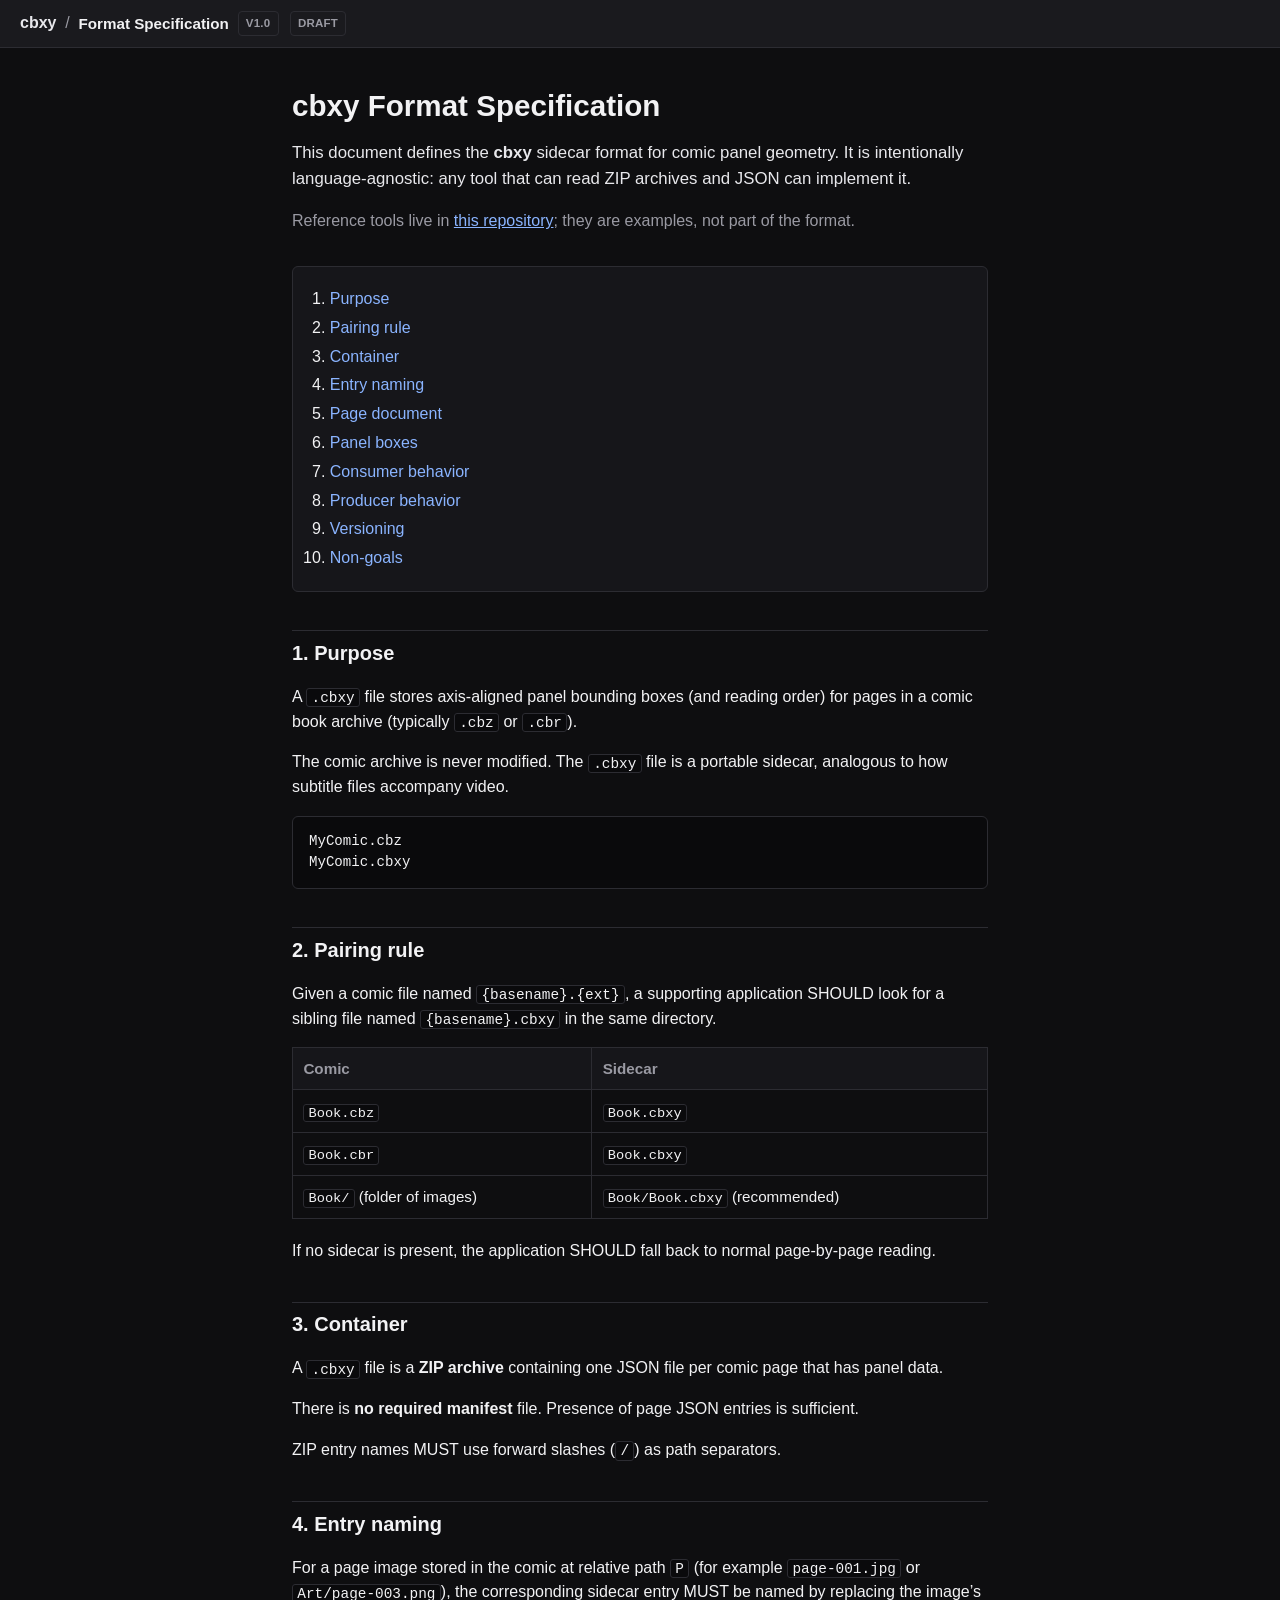
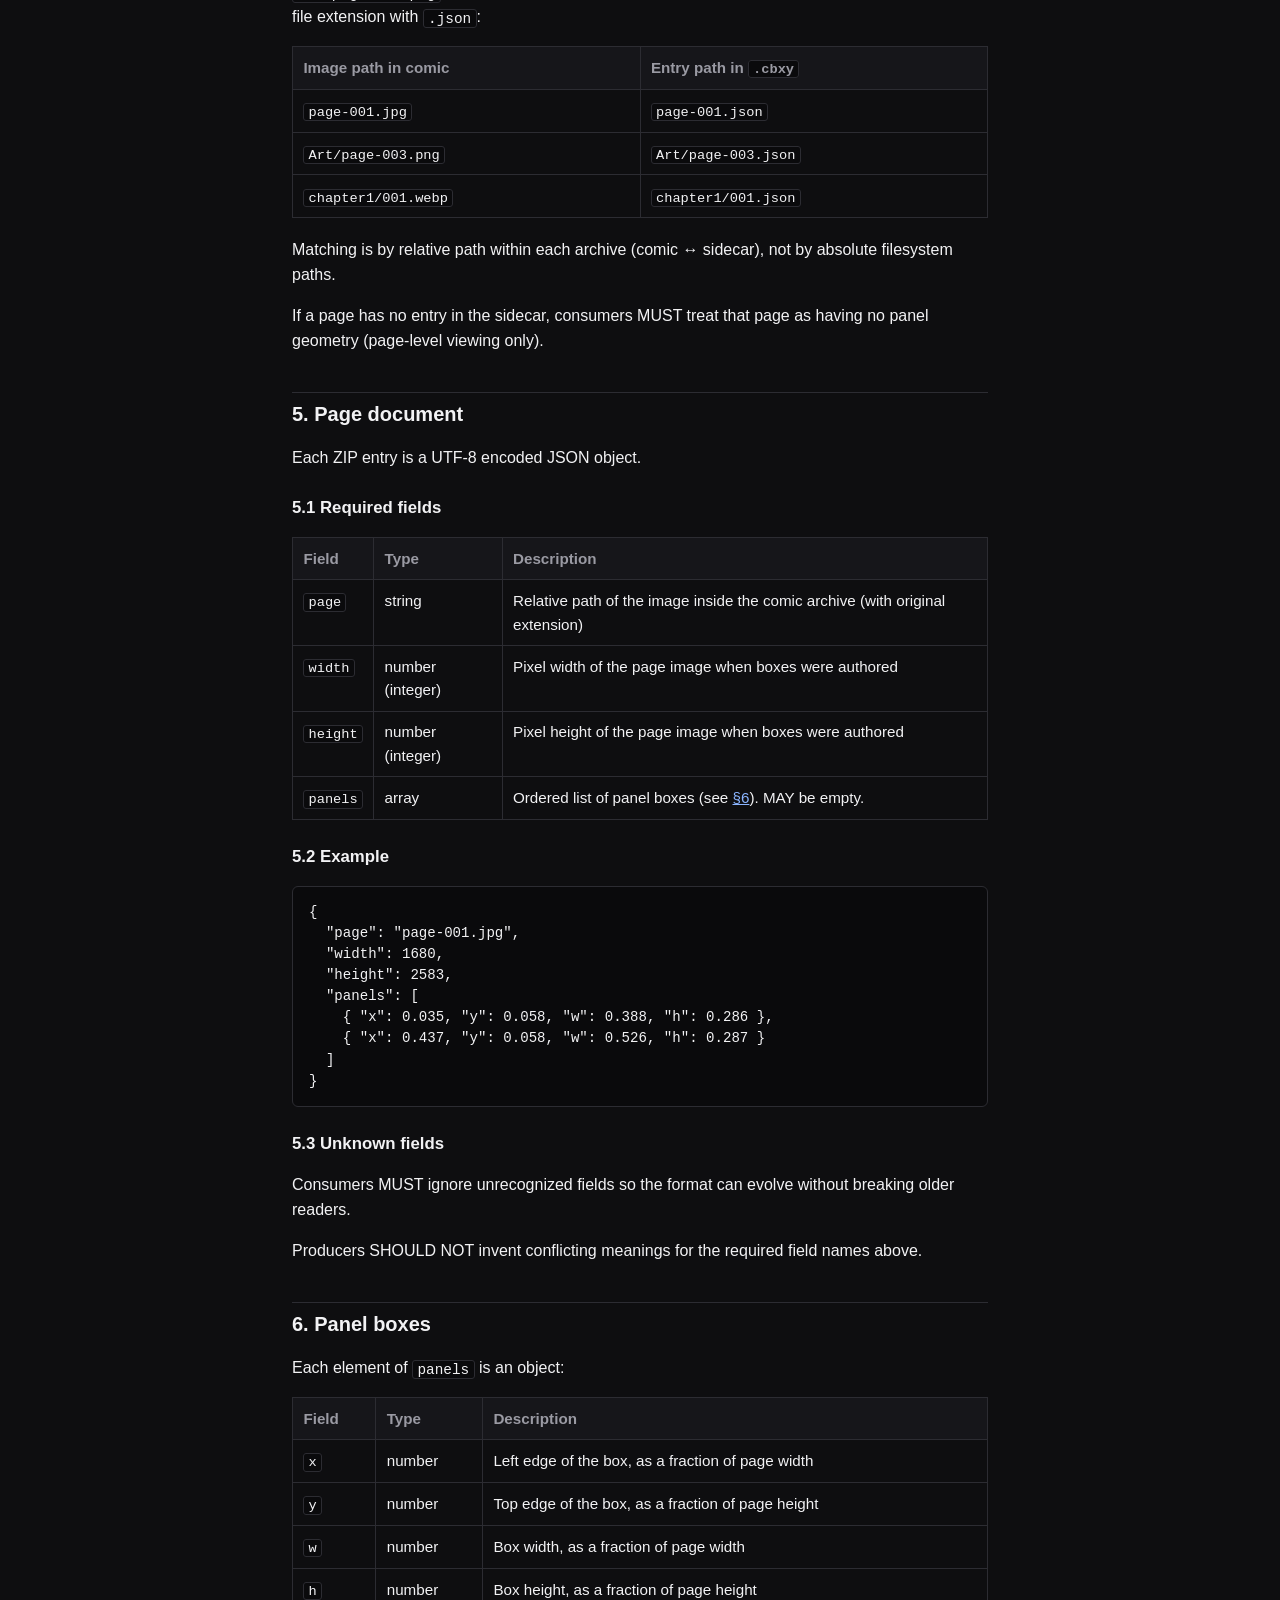
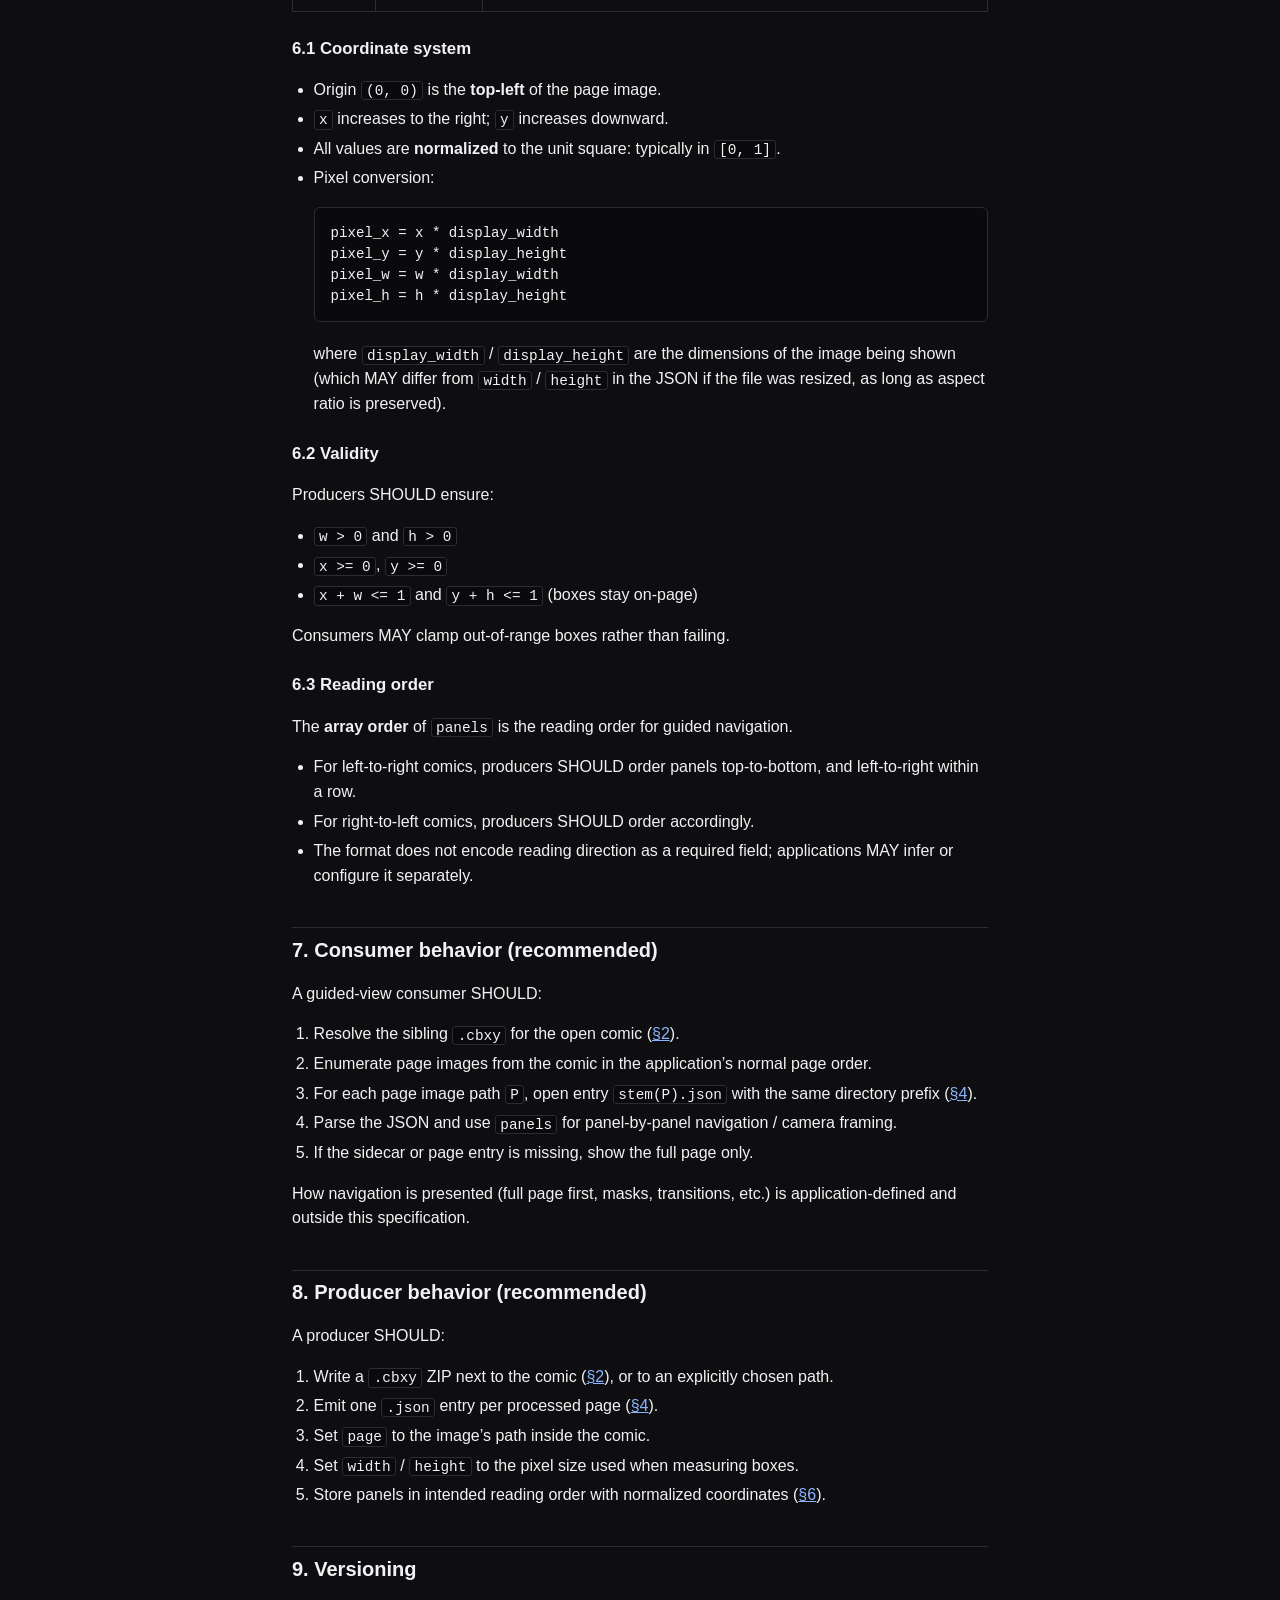
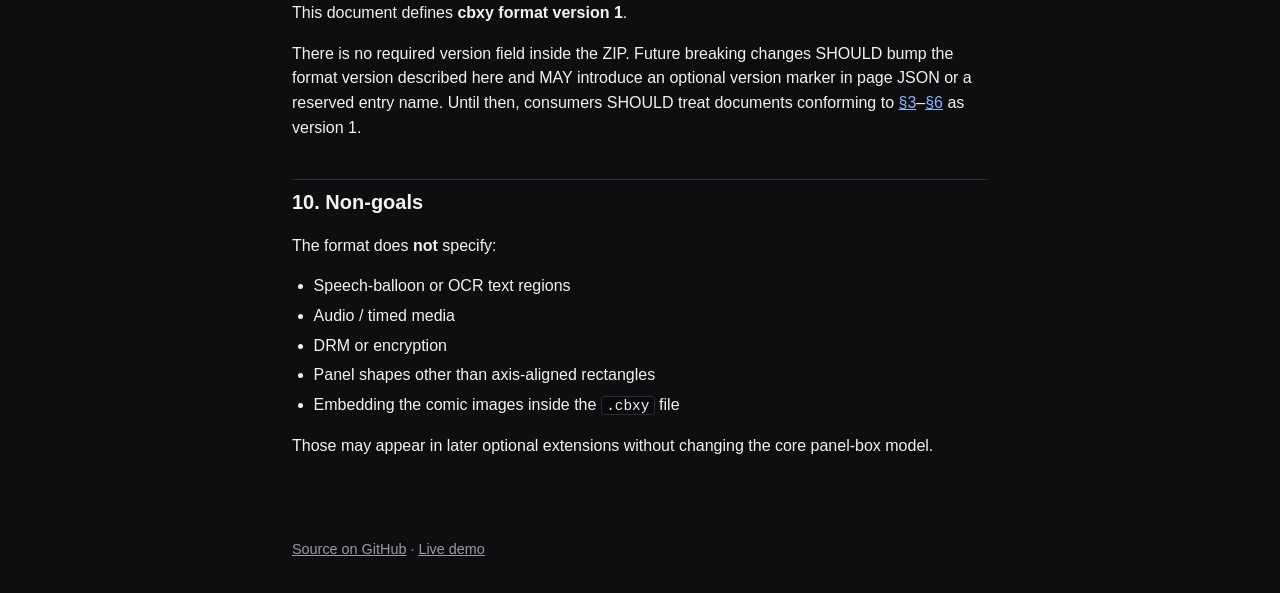
==== spec/v1.0/index.html @ 3ae3bada "Added spec" ====
<!DOCTYPE html>
<html lang="en">
<head>
  <meta charset="utf-8" />
  <meta name="viewport" content="width=device-width, initial-scale=1" />
  <title>cbxy Format Specification · v1.0</title>
  <link rel="stylesheet" href="style.css" />
</head>
<body>
  <header class="bar">
    <a class="brand" href="https://github.com/ngafar/cbxy">cbxy</a>
    <span class="sep">/</span>
    <span class="doc-title">Format Specification</span>
    <span class="badge">v1.0</span>
    <span class="badge draft">draft</span>
  </header>

  <main class="doc">
    <h1>cbxy Format Specification</h1>
    <p class="lede">
      This document defines the <strong>cbxy</strong> sidecar format for comic panel geometry.
      It is intentionally language-agnostic: any tool that can read ZIP archives and JSON can implement it.
    </p>
    <p class="note">
      Reference tools live in
      <a href="https://github.com/ngafar/cbxy">this repository</a>;
      they are examples, not part of the format.
    </p>

    <nav class="toc" aria-label="Table of contents">
      <ol>
        <li><a href="#purpose">Purpose</a></li>
        <li><a href="#pairing">Pairing rule</a></li>
        <li><a href="#container">Container</a></li>
        <li><a href="#entry-naming">Entry naming</a></li>
        <li><a href="#page-document">Page document</a></li>
        <li><a href="#panel-boxes">Panel boxes</a></li>
        <li><a href="#consumer">Consumer behavior</a></li>
        <li><a href="#producer">Producer behavior</a></li>
        <li><a href="#versioning">Versioning</a></li>
        <li><a href="#non-goals">Non-goals</a></li>
      </ol>
    </nav>

    <section id="purpose">
      <h2>1. Purpose</h2>
      <p>
        A <code>.cbxy</code> file stores axis-aligned panel bounding boxes (and reading order)
        for pages in a comic book archive (typically <code>.cbz</code> or <code>.cbr</code>).
      </p>
      <p>
        The comic archive is never modified. The <code>.cbxy</code> file is a portable sidecar,
        analogous to how subtitle files accompany video.
      </p>
      <pre><code>MyComic.cbz
MyComic.cbxy</code></pre>
    </section>

    <section id="pairing">
      <h2>2. Pairing rule</h2>
      <p>
        Given a comic file named <code>{basename}.{ext}</code>, a supporting application
        SHOULD look for a sibling file named <code>{basename}.cbxy</code> in the same directory.
      </p>
      <table>
        <thead>
          <tr><th>Comic</th><th>Sidecar</th></tr>
        </thead>
        <tbody>
          <tr><td><code>Book.cbz</code></td><td><code>Book.cbxy</code></td></tr>
          <tr><td><code>Book.cbr</code></td><td><code>Book.cbxy</code></td></tr>
          <tr><td><code>Book/</code> (folder of images)</td><td><code>Book/Book.cbxy</code> (recommended)</td></tr>
        </tbody>
      </table>
      <p>
        If no sidecar is present, the application SHOULD fall back to normal page-by-page reading.
      </p>
    </section>

    <section id="container">
      <h2>3. Container</h2>
      <p>
        A <code>.cbxy</code> file is a <strong>ZIP archive</strong> containing one JSON file
        per comic page that has panel data.
      </p>
      <p>
        There is <strong>no required manifest</strong> file. Presence of page JSON entries is sufficient.
      </p>
      <p>
        ZIP entry names MUST use forward slashes (<code>/</code>) as path separators.
      </p>
    </section>

    <section id="entry-naming">
      <h2>4. Entry naming</h2>
      <p>
        For a page image stored in the comic at relative path <code>P</code>
        (for example <code>page-001.jpg</code> or <code>Art/page-003.png</code>),
        the corresponding sidecar entry MUST be named by replacing the image’s file extension with <code>.json</code>:
      </p>
      <table>
        <thead>
          <tr><th>Image path in comic</th><th>Entry path in <code>.cbxy</code></th></tr>
        </thead>
        <tbody>
          <tr><td><code>page-001.jpg</code></td><td><code>page-001.json</code></td></tr>
          <tr><td><code>Art/page-003.png</code></td><td><code>Art/page-003.json</code></td></tr>
          <tr><td><code>chapter1/001.webp</code></td><td><code>chapter1/001.json</code></td></tr>
        </tbody>
      </table>
      <p>
        Matching is by relative path within each archive (comic ↔ sidecar),
        not by absolute filesystem paths.
      </p>
      <p>
        If a page has no entry in the sidecar, consumers MUST treat that page as having
        no panel geometry (page-level viewing only).
      </p>
    </section>

    <section id="page-document">
      <h2>5. Page document</h2>
      <p>Each ZIP entry is a UTF-8 encoded JSON object.</p>

      <h3>5.1 Required fields</h3>
      <table>
        <thead>
          <tr><th>Field</th><th>Type</th><th>Description</th></tr>
        </thead>
        <tbody>
          <tr>
            <td><code>page</code></td>
            <td>string</td>
            <td>Relative path of the image inside the comic archive (with original extension)</td>
          </tr>
          <tr>
            <td><code>width</code></td>
            <td>number (integer)</td>
            <td>Pixel width of the page image when boxes were authored</td>
          </tr>
          <tr>
            <td><code>height</code></td>
            <td>number (integer)</td>
            <td>Pixel height of the page image when boxes were authored</td>
          </tr>
          <tr>
            <td><code>panels</code></td>
            <td>array</td>
            <td>Ordered list of panel boxes (see <a href="#panel-boxes">§6</a>). MAY be empty.</td>
          </tr>
        </tbody>
      </table>

      <h3>5.2 Example</h3>
      <pre><code>{
  "page": "page-001.jpg",
  "width": 1680,
  "height": 2583,
  "panels": [
    { "x": 0.035, "y": 0.058, "w": 0.388, "h": 0.286 },
    { "x": 0.437, "y": 0.058, "w": 0.526, "h": 0.287 }
  ]
}</code></pre>

      <h3>5.3 Unknown fields</h3>
      <p>
        Consumers MUST ignore unrecognized fields so the format can evolve without breaking older readers.
      </p>
      <p>
        Producers SHOULD NOT invent conflicting meanings for the required field names above.
      </p>
    </section>

    <section id="panel-boxes">
      <h2>6. Panel boxes</h2>
      <p>Each element of <code>panels</code> is an object:</p>
      <table>
        <thead>
          <tr><th>Field</th><th>Type</th><th>Description</th></tr>
        </thead>
        <tbody>
          <tr>
            <td><code>x</code></td>
            <td>number</td>
            <td>Left edge of the box, as a fraction of page width</td>
          </tr>
          <tr>
            <td><code>y</code></td>
            <td>number</td>
            <td>Top edge of the box, as a fraction of page height</td>
          </tr>
          <tr>
            <td><code>w</code></td>
            <td>number</td>
            <td>Box width, as a fraction of page width</td>
          </tr>
          <tr>
            <td><code>h</code></td>
            <td>number</td>
            <td>Box height, as a fraction of page height</td>
          </tr>
        </tbody>
      </table>

      <h3>6.1 Coordinate system</h3>
      <ul>
        <li>Origin <code>(0, 0)</code> is the <strong>top-left</strong> of the page image.</li>
        <li><code>x</code> increases to the right; <code>y</code> increases downward.</li>
        <li>All values are <strong>normalized</strong> to the unit square: typically in <code>[0, 1]</code>.</li>
        <li>
          Pixel conversion:
          <pre><code>pixel_x = x * display_width
pixel_y = y * display_height
pixel_w = w * display_width
pixel_h = h * display_height</code></pre>
          where <code>display_width</code> / <code>display_height</code> are the dimensions of the image
          being shown (which MAY differ from <code>width</code> / <code>height</code> in the JSON
          if the file was resized, as long as aspect ratio is preserved).
        </li>
      </ul>

      <h3>6.2 Validity</h3>
      <p>Producers SHOULD ensure:</p>
      <ul>
        <li><code>w &gt; 0</code> and <code>h &gt; 0</code></li>
        <li><code>x &gt;= 0</code>, <code>y &gt;= 0</code></li>
        <li><code>x + w &lt;= 1</code> and <code>y + h &lt;= 1</code> (boxes stay on-page)</li>
      </ul>
      <p>Consumers MAY clamp out-of-range boxes rather than failing.</p>

      <h3>6.3 Reading order</h3>
      <p>The <strong>array order</strong> of <code>panels</code> is the reading order for guided navigation.</p>
      <ul>
        <li>
          For left-to-right comics, producers SHOULD order panels top-to-bottom,
          and left-to-right within a row.
        </li>
        <li>For right-to-left comics, producers SHOULD order accordingly.</li>
        <li>
          The format does not encode reading direction as a required field;
          applications MAY infer or configure it separately.
        </li>
      </ul>
    </section>

    <section id="consumer">
      <h2>7. Consumer behavior (recommended)</h2>
      <p>A guided-view consumer SHOULD:</p>
      <ol>
        <li>Resolve the sibling <code>.cbxy</code> for the open comic (<a href="#pairing">§2</a>).</li>
        <li>Enumerate page images from the comic in the application’s normal page order.</li>
        <li>
          For each page image path <code>P</code>, open entry <code>stem(P).json</code>
          with the same directory prefix (<a href="#entry-naming">§4</a>).
        </li>
        <li>Parse the JSON and use <code>panels</code> for panel-by-panel navigation / camera framing.</li>
        <li>If the sidecar or page entry is missing, show the full page only.</li>
      </ol>
      <p>
        How navigation is presented (full page first, masks, transitions, etc.) is
        application-defined and outside this specification.
      </p>
    </section>

    <section id="producer">
      <h2>8. Producer behavior (recommended)</h2>
      <p>A producer SHOULD:</p>
      <ol>
        <li>Write a <code>.cbxy</code> ZIP next to the comic (<a href="#pairing">§2</a>), or to an explicitly chosen path.</li>
        <li>Emit one <code>.json</code> entry per processed page (<a href="#entry-naming">§4</a>).</li>
        <li>Set <code>page</code> to the image’s path inside the comic.</li>
        <li>Set <code>width</code> / <code>height</code> to the pixel size used when measuring boxes.</li>
        <li>Store panels in intended reading order with normalized coordinates (<a href="#panel-boxes">§6</a>).</li>
      </ol>
    </section>

    <section id="versioning">
      <h2>9. Versioning</h2>
      <p>This document defines <strong>cbxy format version 1</strong>.</p>
      <p>
        There is no required version field inside the ZIP. Future breaking changes SHOULD bump
        the format version described here and MAY introduce an optional version marker in page JSON
        or a reserved entry name. Until then, consumers SHOULD treat documents conforming to
        <a href="#container">§3</a>–<a href="#panel-boxes">§6</a> as version 1.
      </p>
    </section>

    <section id="non-goals">
      <h2>10. Non-goals</h2>
      <p>The format does <strong>not</strong> specify:</p>
      <ul>
        <li>Speech-balloon or OCR text regions</li>
        <li>Audio / timed media</li>
        <li>DRM or encryption</li>
        <li>Panel shapes other than axis-aligned rectangles</li>
        <li>Embedding the comic images inside the <code>.cbxy</code> file</li>
      </ul>
      <p>
        Those may appear in later optional extensions without changing the core panel-box model.
      </p>
    </section>
  </main>

  <footer class="foot">
    <a href="https://github.com/ngafar/cbxy/blob/main/SPEC.md">Source on GitHub</a>
    ·
    <a href="https://ngafar.github.io/cbxy/demo/">Live demo</a>
  </footer>
</body>
</html>
---- spec/v1.0/style.css ----
:root {
  --bg: #0e0e10;
  --bar: #1a1a1e;
  --surface: #16161a;
  --text: #f2f2f4;
  --muted: #9a9aa3;
  --accent: #e8e8ec;
  --border: #2c2c32;
  --link: #8ab4ff;
  --code-bg: #0a0a0c;
}

* {
  box-sizing: border-box;
}

html {
  scroll-behavior: smooth;
}

body {
  margin: 0;
  min-height: 100%;
  background: var(--bg);
  color: var(--text);
  font-family: "IBM Plex Sans", "Segoe UI", sans-serif;
  line-height: 1.55;
}

.bar {
  position: sticky;
  top: 0;
  z-index: 10;
  display: flex;
  align-items: center;
  gap: 0.55rem;
  height: 48px;
  padding: 0 1.25rem;
  background: var(--bar);
  border-bottom: 1px solid var(--border);
}

.brand {
  color: var(--accent);
  font-weight: 600;
  text-decoration: none;
}

.brand:hover {
  text-decoration: underline;
}

.sep {
  color: var(--muted);
}

.doc-title {
  font-size: 0.95rem;
  font-weight: 600;
}

.badge {
  font-size: 0.72rem;
  font-weight: 600;
  letter-spacing: 0.02em;
  text-transform: uppercase;
  padding: 0.15rem 0.45rem;
  border: 1px solid var(--border);
  border-radius: 4px;
  color: var(--muted);
}

.badge.draft {
  margin-left: 0.15rem;
}

.doc {
  max-width: 46rem;
  margin: 0 auto;
  padding: 2.5rem 1.25rem 4rem;
}

h1 {
  margin: 0 0 0.75rem;
  font-size: 1.85rem;
  line-height: 1.2;
  font-weight: 650;
}

h2 {
  margin: 2.4rem 0 0.85rem;
  padding-top: 0.4rem;
  font-size: 1.25rem;
  border-top: 1px solid var(--border);
}

h3 {
  margin: 1.5rem 0 0.6rem;
  font-size: 1.05rem;
}

.lede {
  font-size: 1.05rem;
  color: var(--accent);
}

.note,
p,
li {
  color: var(--text);
}

.note {
  color: var(--muted);
}

a {
  color: var(--link);
}

.toc {
  margin: 2rem 0;
  padding: 1rem 1.1rem;
  background: var(--surface);
  border: 1px solid var(--border);
  border-radius: 6px;
}

.toc ol {
  margin: 0;
  padding-left: 1.2rem;
}

.toc li {
  margin: 0.25rem 0;
}

.toc a {
  text-decoration: none;
}

.toc a:hover {
  text-decoration: underline;
}

table {
  width: 100%;
  border-collapse: collapse;
  margin: 1rem 0 1.25rem;
  font-size: 0.95rem;
}

th,
td {
  text-align: left;
  vertical-align: top;
  padding: 0.55rem 0.65rem;
  border: 1px solid var(--border);
}

th {
  background: var(--surface);
  color: var(--muted);
  font-weight: 600;
}

code {
  font-family: "IBM Plex Mono", "SFMono-Regular", Menlo, Consolas, monospace;
  font-size: 0.9em;
  background: var(--code-bg);
  border: 1px solid var(--border);
  border-radius: 3px;
  padding: 0.05em 0.3em;
}

pre {
  overflow-x: auto;
  margin: 1rem 0 1.25rem;
  padding: 0.9rem 1rem;
  background: var(--code-bg);
  border: 1px solid var(--border);
  border-radius: 6px;
}

pre code {
  background: none;
  border: none;
  padding: 0;
  font-size: 0.88rem;
  line-height: 1.45;
}

ul,
ol {
  padding-left: 1.35rem;
}

li + li {
  margin-top: 0.3rem;
}

.foot {
  max-width: 46rem;
  margin: 0 auto;
  padding: 0 1.25rem 2.5rem;
  color: var(--muted);
  font-size: 0.9rem;
}

.foot a {
  color: var(--muted);
}

.foot a:hover {
  color: var(--link);
}

@media (max-width: 640px) {
  .doc-title {
    display: none;
  }

  h1 {
    font-size: 1.5rem;
  }
}
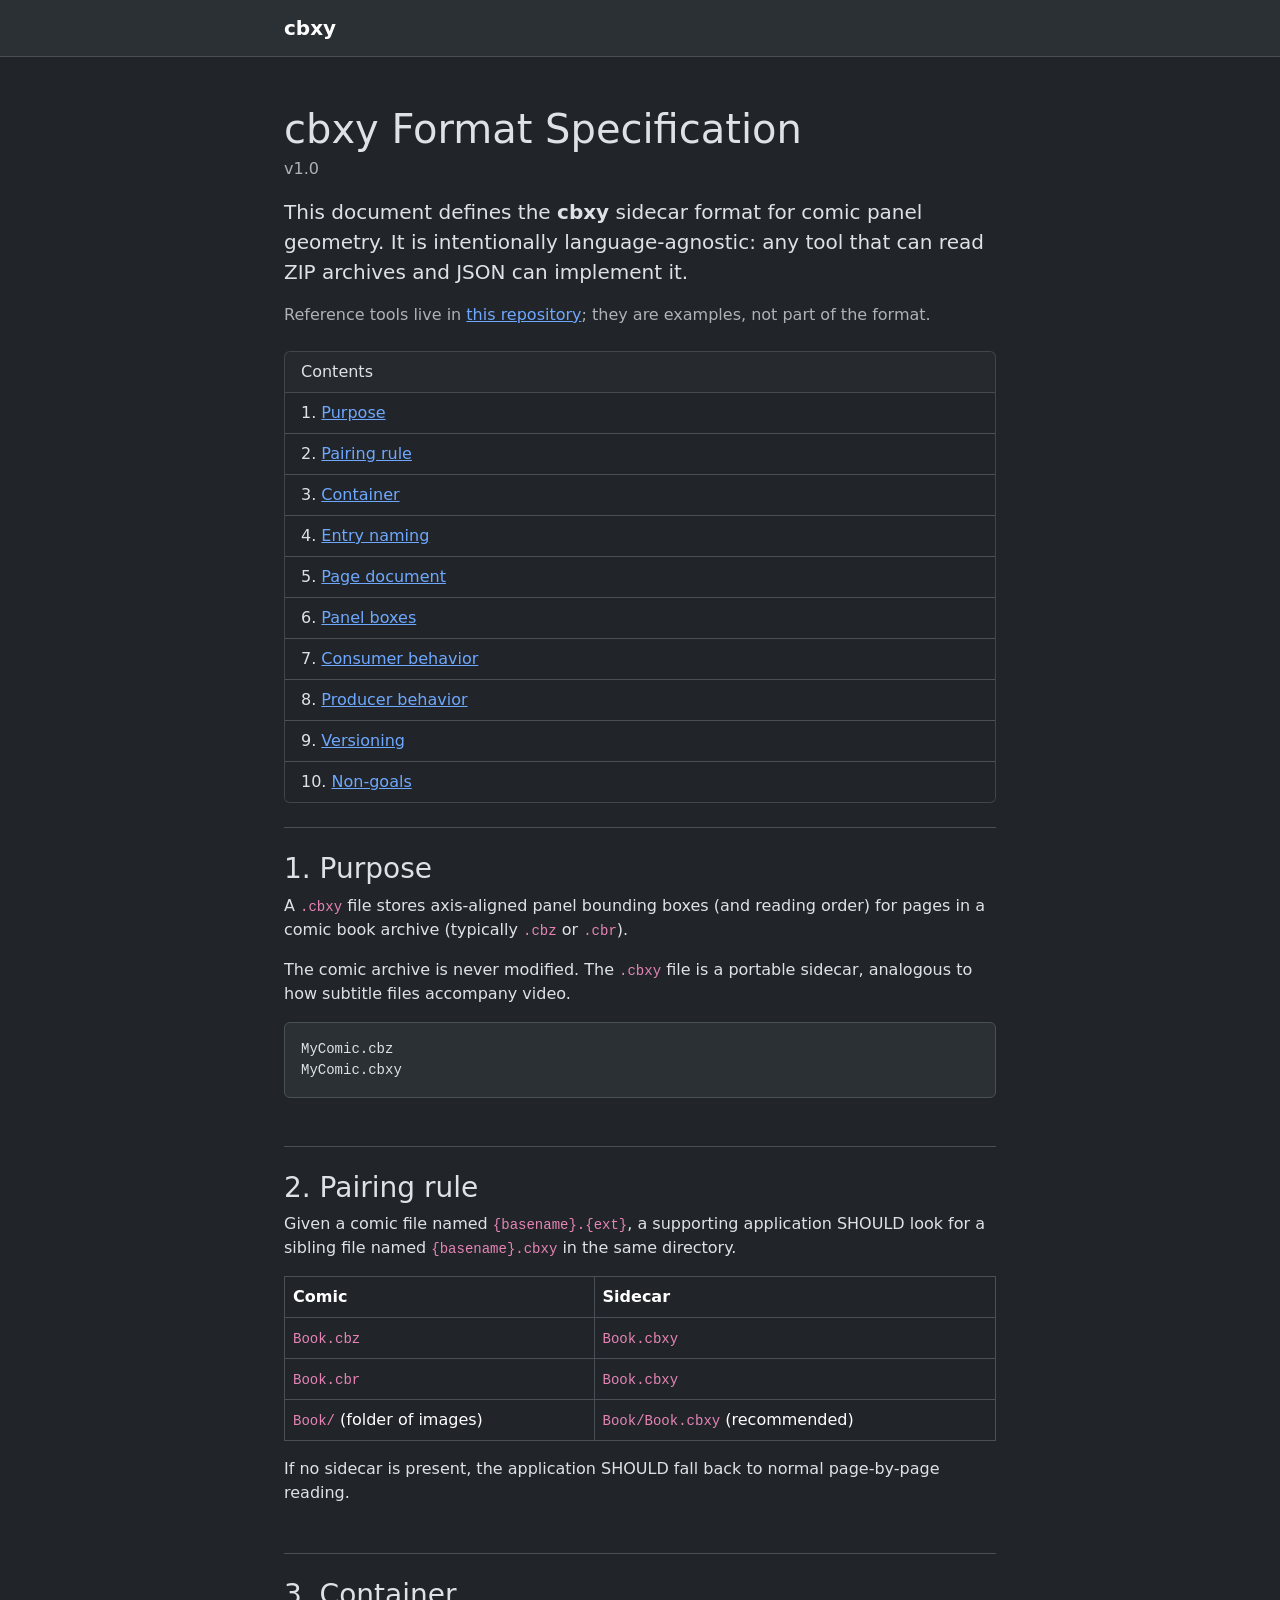
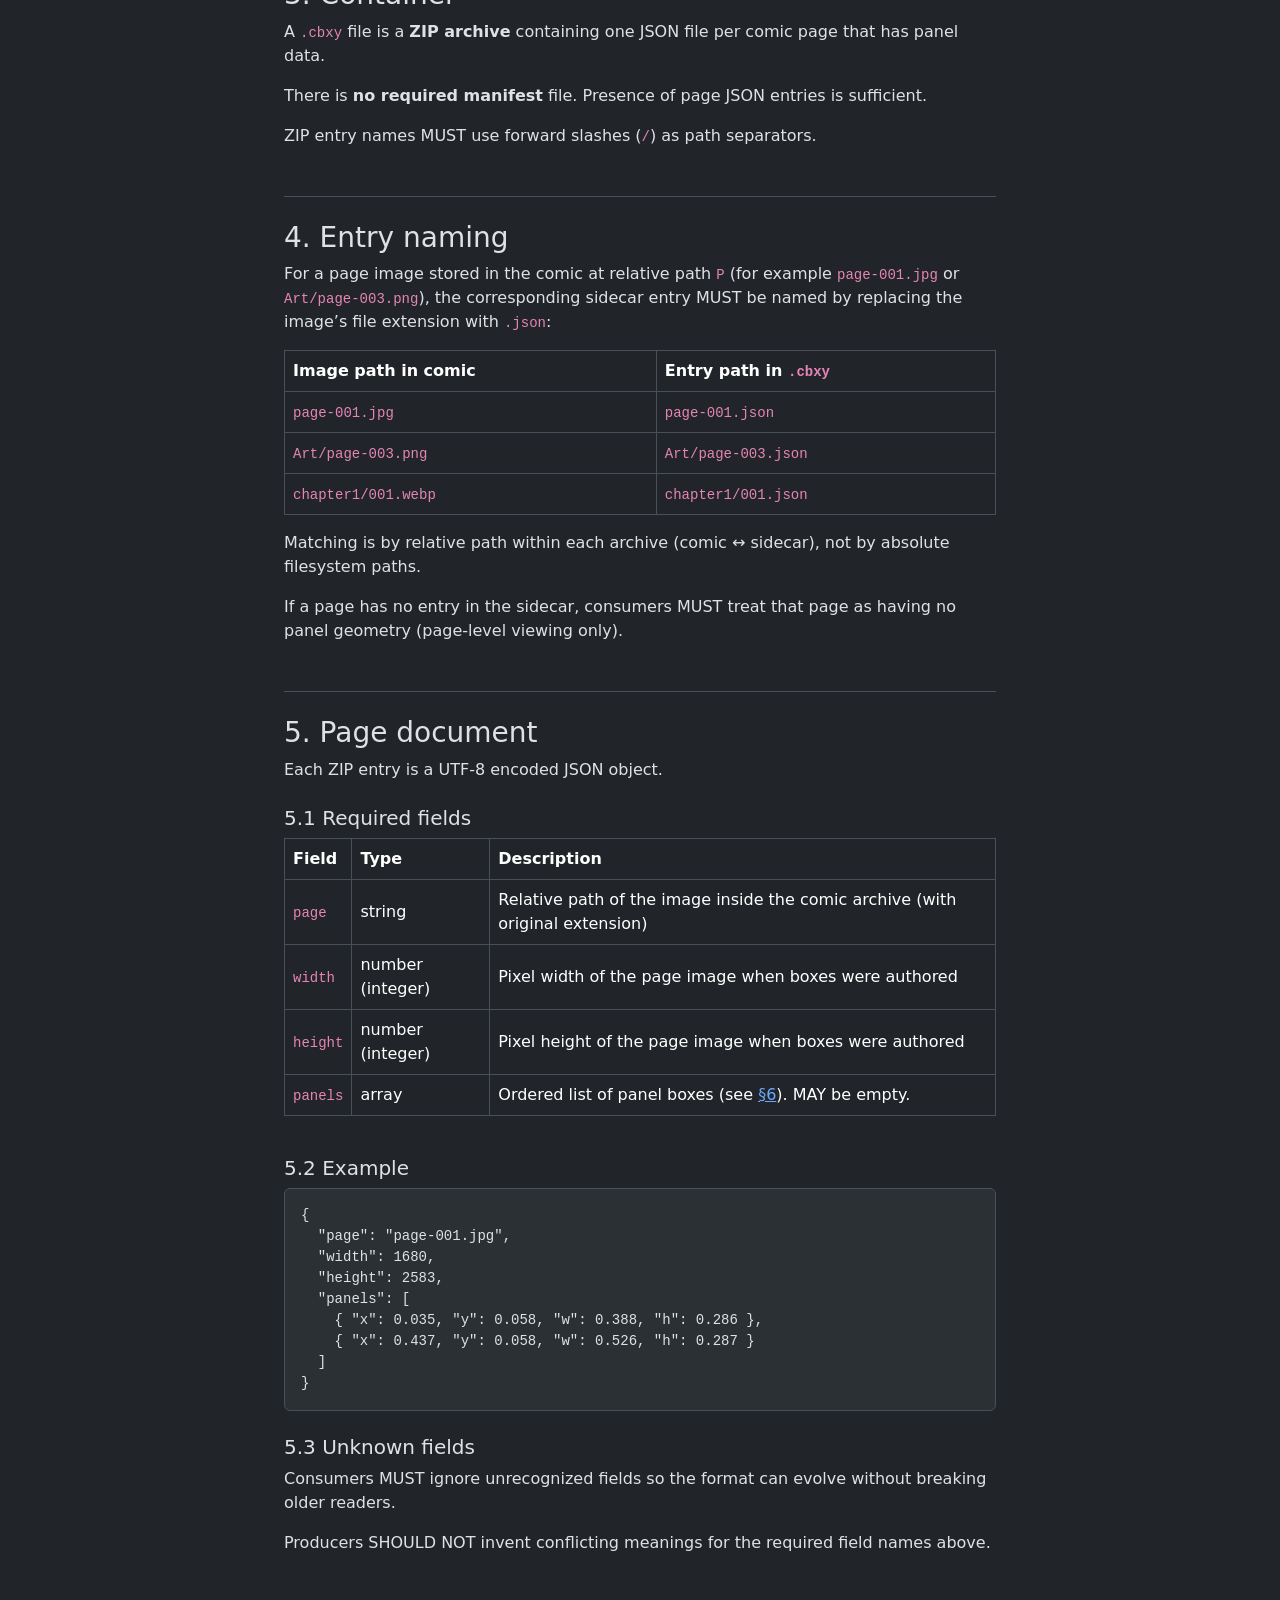
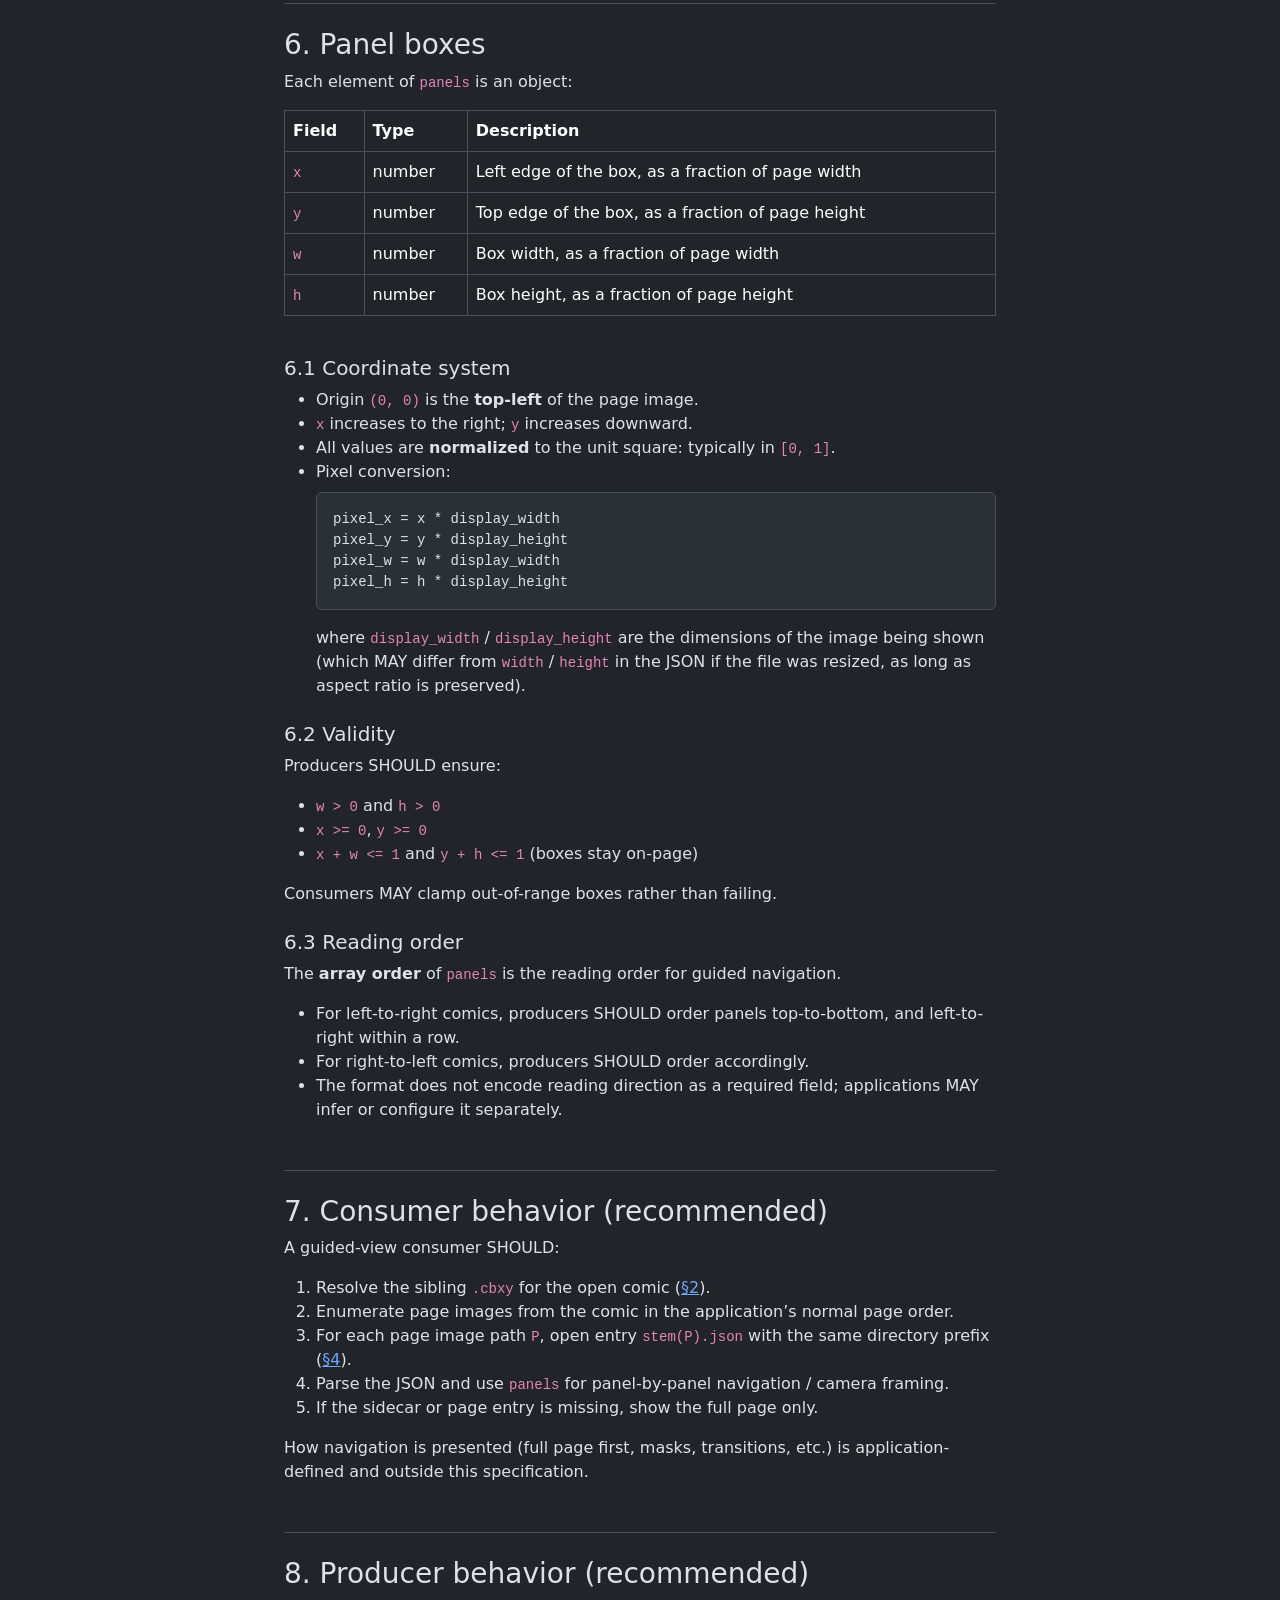
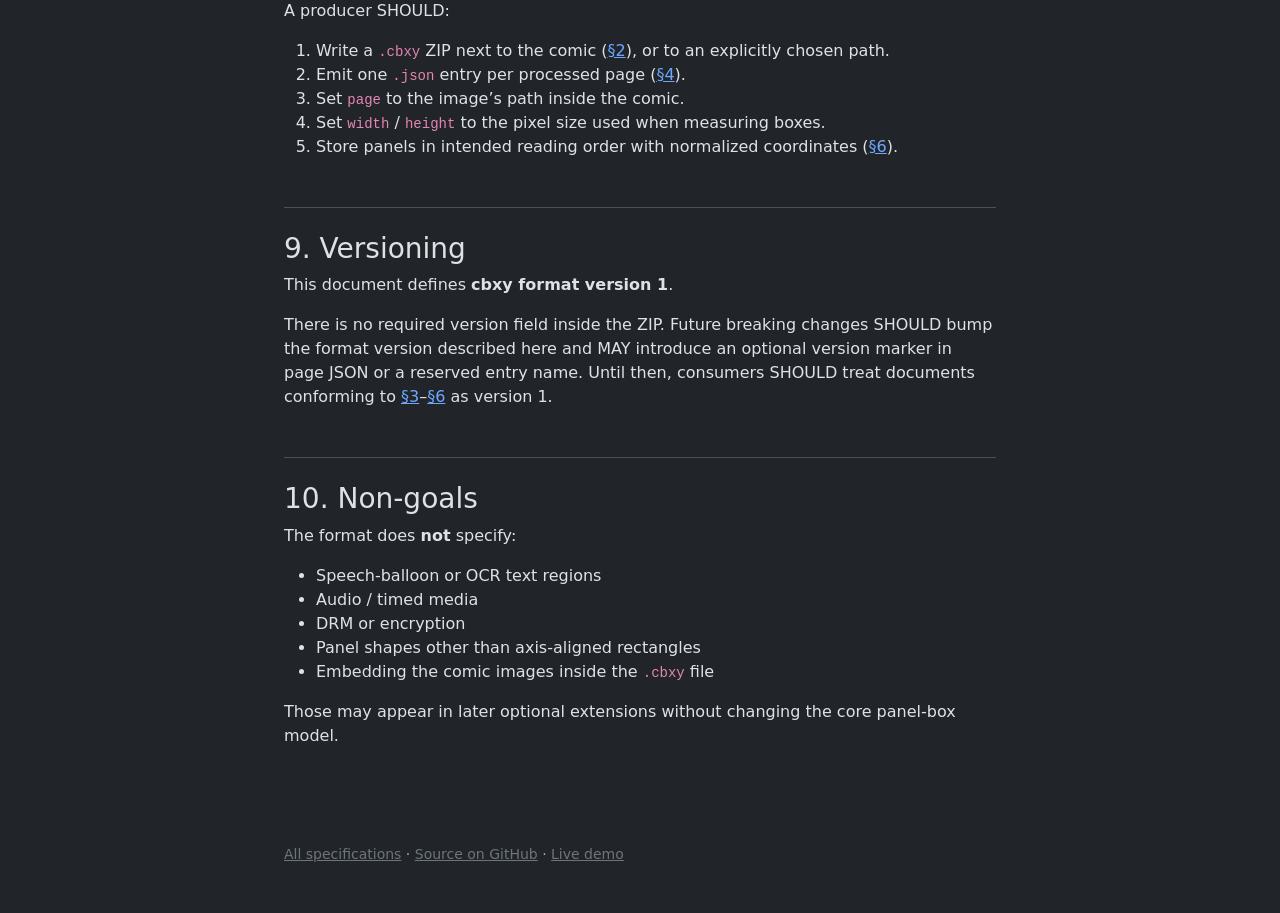
==== commit 10a74e09: "Added spec" ====
--- a/spec/v1.0/index.html
+++ b/spec/v1.0/index.html
@@ -1,49 +1,54 @@
 <!DOCTYPE html>
-<html lang="en">
+<html lang="en" data-bs-theme="dark">
 <head>
   <meta charset="utf-8" />
   <meta name="viewport" content="width=device-width, initial-scale=1" />
   <title>cbxy Format Specification · v1.0</title>
-  <link rel="stylesheet" href="style.css" />
+  <link
+    href="https://cdn.jsdelivr.net/npm/bootstrap@5.3.3/dist/css/bootstrap.min.css"
+    rel="stylesheet"
+    integrity="sha384-QWTKZyjpPEjISv5WaRU9OFeRpok6YctnYmDr5pNlyT2bRjXh0JMhjY6hW+ALEwIH"
+    crossorigin="anonymous"
+  />
 </head>
 <body>
-  <header class="bar">
-    <a class="brand" href="https://github.com/ngafar/cbxy">cbxy</a>
-    <span class="sep">/</span>
-    <span class="doc-title">Format Specification</span>
-    <span class="badge">v1.0</span>
-    <span class="badge draft">draft</span>
-  </header>
-
-  <main class="doc">
-    <h1>cbxy Format Specification</h1>
-    <p class="lede">
+  <nav class="navbar navbar-expand-lg border-bottom bg-body-tertiary">
+    <div class="container" style="max-width: 46rem">
+      <a class="navbar-brand fw-semibold" href="../">cbxy</a>
+    </div>
+  </nav>
+
+  <main class="container py-5" style="max-width: 46rem">
+    <h1 class="mb-1">cbxy Format Specification</h1>
+    <p class="text-body-secondary mb-3">v1.0</p>
+    <p class="fs-5">
       This document defines the <strong>cbxy</strong> sidecar format for comic panel geometry.
       It is intentionally language-agnostic: any tool that can read ZIP archives and JSON can implement it.
     </p>
-    <p class="note">
+    <p class="text-body-secondary">
       Reference tools live in
       <a href="https://github.com/ngafar/cbxy">this repository</a>;
       they are examples, not part of the format.
     </p>
 
-    <nav class="toc" aria-label="Table of contents">
-      <ol>
-        <li><a href="#purpose">Purpose</a></li>
-        <li><a href="#pairing">Pairing rule</a></li>
-        <li><a href="#container">Container</a></li>
-        <li><a href="#entry-naming">Entry naming</a></li>
-        <li><a href="#page-document">Page document</a></li>
-        <li><a href="#panel-boxes">Panel boxes</a></li>
-        <li><a href="#consumer">Consumer behavior</a></li>
-        <li><a href="#producer">Producer behavior</a></li>
-        <li><a href="#versioning">Versioning</a></li>
-        <li><a href="#non-goals">Non-goals</a></li>
+    <nav class="card my-4" aria-label="Table of contents">
+      <div class="card-header">Contents</div>
+      <ol class="list-group list-group-flush list-group-numbered">
+        <li class="list-group-item"><a href="#purpose">Purpose</a></li>
+        <li class="list-group-item"><a href="#pairing">Pairing rule</a></li>
+        <li class="list-group-item"><a href="#container">Container</a></li>
+        <li class="list-group-item"><a href="#entry-naming">Entry naming</a></li>
+        <li class="list-group-item"><a href="#page-document">Page document</a></li>
+        <li class="list-group-item"><a href="#panel-boxes">Panel boxes</a></li>
+        <li class="list-group-item"><a href="#consumer">Consumer behavior</a></li>
+        <li class="list-group-item"><a href="#producer">Producer behavior</a></li>
+        <li class="list-group-item"><a href="#versioning">Versioning</a></li>
+        <li class="list-group-item"><a href="#non-goals">Non-goals</a></li>
       </ol>
     </nav>
 
-    <section id="purpose">
-      <h2>1. Purpose</h2>
+    <section id="purpose" class="mb-5">
+      <h2 class="h3 border-top pt-4">1. Purpose</h2>
       <p>
         A <code>.cbxy</code> file stores axis-aligned panel bounding boxes (and reading order)
         for pages in a comic book archive (typically <code>.cbz</code> or <code>.cbr</code>).
@@ -52,33 +57,35 @@
         The comic archive is never modified. The <code>.cbxy</code> file is a portable sidecar,
         analogous to how subtitle files accompany video.
       </p>
-      <pre><code>MyComic.cbz
+      <pre class="bg-body-tertiary border rounded p-3"><code>MyComic.cbz
 MyComic.cbxy</code></pre>
     </section>
 
-    <section id="pairing">
-      <h2>2. Pairing rule</h2>
+    <section id="pairing" class="mb-5">
+      <h2 class="h3 border-top pt-4">2. Pairing rule</h2>
       <p>
         Given a comic file named <code>{basename}.{ext}</code>, a supporting application
         SHOULD look for a sibling file named <code>{basename}.cbxy</code> in the same directory.
       </p>
-      <table>
-        <thead>
-          <tr><th>Comic</th><th>Sidecar</th></tr>
-        </thead>
-        <tbody>
-          <tr><td><code>Book.cbz</code></td><td><code>Book.cbxy</code></td></tr>
-          <tr><td><code>Book.cbr</code></td><td><code>Book.cbxy</code></td></tr>
-          <tr><td><code>Book/</code> (folder of images)</td><td><code>Book/Book.cbxy</code> (recommended)</td></tr>
-        </tbody>
-      </table>
+      <div class="table-responsive">
+        <table class="table table-bordered align-middle">
+          <thead>
+            <tr><th>Comic</th><th>Sidecar</th></tr>
+          </thead>
+          <tbody>
+            <tr><td><code>Book.cbz</code></td><td><code>Book.cbxy</code></td></tr>
+            <tr><td><code>Book.cbr</code></td><td><code>Book.cbxy</code></td></tr>
+            <tr><td><code>Book/</code> (folder of images)</td><td><code>Book/Book.cbxy</code> (recommended)</td></tr>
+          </tbody>
+        </table>
+      </div>
       <p>
         If no sidecar is present, the application SHOULD fall back to normal page-by-page reading.
       </p>
     </section>
 
-    <section id="container">
-      <h2>3. Container</h2>
+    <section id="container" class="mb-5">
+      <h2 class="h3 border-top pt-4">3. Container</h2>
       <p>
         A <code>.cbxy</code> file is a <strong>ZIP archive</strong> containing one JSON file
         per comic page that has panel data.
@@ -91,23 +98,25 @@
       </p>
     </section>
 
-    <section id="entry-naming">
-      <h2>4. Entry naming</h2>
+    <section id="entry-naming" class="mb-5">
+      <h2 class="h3 border-top pt-4">4. Entry naming</h2>
       <p>
         For a page image stored in the comic at relative path <code>P</code>
         (for example <code>page-001.jpg</code> or <code>Art/page-003.png</code>),
         the corresponding sidecar entry MUST be named by replacing the image’s file extension with <code>.json</code>:
       </p>
-      <table>
-        <thead>
-          <tr><th>Image path in comic</th><th>Entry path in <code>.cbxy</code></th></tr>
-        </thead>
-        <tbody>
-          <tr><td><code>page-001.jpg</code></td><td><code>page-001.json</code></td></tr>
-          <tr><td><code>Art/page-003.png</code></td><td><code>Art/page-003.json</code></td></tr>
-          <tr><td><code>chapter1/001.webp</code></td><td><code>chapter1/001.json</code></td></tr>
-        </tbody>
-      </table>
+      <div class="table-responsive">
+        <table class="table table-bordered align-middle">
+          <thead>
+            <tr><th>Image path in comic</th><th>Entry path in <code>.cbxy</code></th></tr>
+          </thead>
+          <tbody>
+            <tr><td><code>page-001.jpg</code></td><td><code>page-001.json</code></td></tr>
+            <tr><td><code>Art/page-003.png</code></td><td><code>Art/page-003.json</code></td></tr>
+            <tr><td><code>chapter1/001.webp</code></td><td><code>chapter1/001.json</code></td></tr>
+          </tbody>
+        </table>
+      </div>
       <p>
         Matching is by relative path within each archive (comic ↔ sidecar),
         not by absolute filesystem paths.
@@ -118,41 +127,43 @@
       </p>
     </section>
 
-    <section id="page-document">
-      <h2>5. Page document</h2>
+    <section id="page-document" class="mb-5">
+      <h2 class="h3 border-top pt-4">5. Page document</h2>
       <p>Each ZIP entry is a UTF-8 encoded JSON object.</p>
 
-      <h3>5.1 Required fields</h3>
-      <table>
-        <thead>
-          <tr><th>Field</th><th>Type</th><th>Description</th></tr>
-        </thead>
-        <tbody>
-          <tr>
-            <td><code>page</code></td>
-            <td>string</td>
-            <td>Relative path of the image inside the comic archive (with original extension)</td>
-          </tr>
-          <tr>
-            <td><code>width</code></td>
-            <td>number (integer)</td>
-            <td>Pixel width of the page image when boxes were authored</td>
-          </tr>
-          <tr>
-            <td><code>height</code></td>
-            <td>number (integer)</td>
-            <td>Pixel height of the page image when boxes were authored</td>
-          </tr>
-          <tr>
-            <td><code>panels</code></td>
-            <td>array</td>
-            <td>Ordered list of panel boxes (see <a href="#panel-boxes">§6</a>). MAY be empty.</td>
-          </tr>
-        </tbody>
-      </table>
-
-      <h3>5.2 Example</h3>
-      <pre><code>{
+      <h3 class="h5 mt-4">5.1 Required fields</h3>
+      <div class="table-responsive">
+        <table class="table table-bordered align-middle">
+          <thead>
+            <tr><th>Field</th><th>Type</th><th>Description</th></tr>
+          </thead>
+          <tbody>
+            <tr>
+              <td><code>page</code></td>
+              <td>string</td>
+              <td>Relative path of the image inside the comic archive (with original extension)</td>
+            </tr>
+            <tr>
+              <td><code>width</code></td>
+              <td>number (integer)</td>
+              <td>Pixel width of the page image when boxes were authored</td>
+            </tr>
+            <tr>
+              <td><code>height</code></td>
+              <td>number (integer)</td>
+              <td>Pixel height of the page image when boxes were authored</td>
+            </tr>
+            <tr>
+              <td><code>panels</code></td>
+              <td>array</td>
+              <td>Ordered list of panel boxes (see <a href="#panel-boxes">§6</a>). MAY be empty.</td>
+            </tr>
+          </tbody>
+        </table>
+      </div>
+
+      <h3 class="h5 mt-4">5.2 Example</h3>
+      <pre class="bg-body-tertiary border rounded p-3"><code>{
   "page": "page-001.jpg",
   "width": 1680,
   "height": 2583,
@@ -162,7 +173,7 @@
   ]
 }</code></pre>
 
-      <h3>5.3 Unknown fields</h3>
+      <h3 class="h5 mt-4">5.3 Unknown fields</h3>
       <p>
         Consumers MUST ignore unrecognized fields so the format can evolve without breaking older readers.
       </p>
@@ -171,45 +182,47 @@
       </p>
     </section>
 
-    <section id="panel-boxes">
-      <h2>6. Panel boxes</h2>
+    <section id="panel-boxes" class="mb-5">
+      <h2 class="h3 border-top pt-4">6. Panel boxes</h2>
       <p>Each element of <code>panels</code> is an object:</p>
-      <table>
-        <thead>
-          <tr><th>Field</th><th>Type</th><th>Description</th></tr>
-        </thead>
-        <tbody>
-          <tr>
-            <td><code>x</code></td>
-            <td>number</td>
-            <td>Left edge of the box, as a fraction of page width</td>
-          </tr>
-          <tr>
-            <td><code>y</code></td>
-            <td>number</td>
-            <td>Top edge of the box, as a fraction of page height</td>
-          </tr>
-          <tr>
-            <td><code>w</code></td>
-            <td>number</td>
-            <td>Box width, as a fraction of page width</td>
-          </tr>
-          <tr>
-            <td><code>h</code></td>
-            <td>number</td>
-            <td>Box height, as a fraction of page height</td>
-          </tr>
-        </tbody>
-      </table>
-
-      <h3>6.1 Coordinate system</h3>
+      <div class="table-responsive">
+        <table class="table table-bordered align-middle">
+          <thead>
+            <tr><th>Field</th><th>Type</th><th>Description</th></tr>
+          </thead>
+          <tbody>
+            <tr>
+              <td><code>x</code></td>
+              <td>number</td>
+              <td>Left edge of the box, as a fraction of page width</td>
+            </tr>
+            <tr>
+              <td><code>y</code></td>
+              <td>number</td>
+              <td>Top edge of the box, as a fraction of page height</td>
+            </tr>
+            <tr>
+              <td><code>w</code></td>
+              <td>number</td>
+              <td>Box width, as a fraction of page width</td>
+            </tr>
+            <tr>
+              <td><code>h</code></td>
+              <td>number</td>
+              <td>Box height, as a fraction of page height</td>
+            </tr>
+          </tbody>
+        </table>
+      </div>
+
+      <h3 class="h5 mt-4">6.1 Coordinate system</h3>
       <ul>
         <li>Origin <code>(0, 0)</code> is the <strong>top-left</strong> of the page image.</li>
         <li><code>x</code> increases to the right; <code>y</code> increases downward.</li>
         <li>All values are <strong>normalized</strong> to the unit square: typically in <code>[0, 1]</code>.</li>
         <li>
           Pixel conversion:
-          <pre><code>pixel_x = x * display_width
+          <pre class="bg-body-tertiary border rounded p-3 mt-2"><code>pixel_x = x * display_width
 pixel_y = y * display_height
 pixel_w = w * display_width
 pixel_h = h * display_height</code></pre>
@@ -219,7 +232,7 @@
         </li>
       </ul>
 
-      <h3>6.2 Validity</h3>
+      <h3 class="h5 mt-4">6.2 Validity</h3>
       <p>Producers SHOULD ensure:</p>
       <ul>
         <li><code>w &gt; 0</code> and <code>h &gt; 0</code></li>
@@ -228,7 +241,7 @@
       </ul>
       <p>Consumers MAY clamp out-of-range boxes rather than failing.</p>
 
-      <h3>6.3 Reading order</h3>
+      <h3 class="h5 mt-4">6.3 Reading order</h3>
       <p>The <strong>array order</strong> of <code>panels</code> is the reading order for guided navigation.</p>
       <ul>
         <li>
@@ -243,8 +256,8 @@
       </ul>
     </section>
 
-    <section id="consumer">
-      <h2>7. Consumer behavior (recommended)</h2>
+    <section id="consumer" class="mb-5">
+      <h2 class="h3 border-top pt-4">7. Consumer behavior (recommended)</h2>
       <p>A guided-view consumer SHOULD:</p>
       <ol>
         <li>Resolve the sibling <code>.cbxy</code> for the open comic (<a href="#pairing">§2</a>).</li>
@@ -262,8 +275,8 @@
       </p>
     </section>
 
-    <section id="producer">
-      <h2>8. Producer behavior (recommended)</h2>
+    <section id="producer" class="mb-5">
+      <h2 class="h3 border-top pt-4">8. Producer behavior (recommended)</h2>
       <p>A producer SHOULD:</p>
       <ol>
         <li>Write a <code>.cbxy</code> ZIP next to the comic (<a href="#pairing">§2</a>), or to an explicitly chosen path.</li>
@@ -274,8 +287,8 @@
       </ol>
     </section>
 
-    <section id="versioning">
-      <h2>9. Versioning</h2>
+    <section id="versioning" class="mb-5">
+      <h2 class="h3 border-top pt-4">9. Versioning</h2>
       <p>This document defines <strong>cbxy format version 1</strong>.</p>
       <p>
         There is no required version field inside the ZIP. Future breaking changes SHOULD bump
@@ -285,8 +298,8 @@
       </p>
     </section>
 
-    <section id="non-goals">
-      <h2>10. Non-goals</h2>
+    <section id="non-goals" class="mb-5">
+      <h2 class="h3 border-top pt-4">10. Non-goals</h2>
       <p>The format does <strong>not</strong> specify:</p>
       <ul>
         <li>Speech-balloon or OCR text regions</li>
@@ -301,10 +314,12 @@
     </section>
   </main>
 
-  <footer class="foot">
-    <a href="https://github.com/ngafar/cbxy/blob/main/SPEC.md">Source on GitHub</a>
+  <footer class="container pb-5 text-body-secondary small" style="max-width: 46rem">
+    <a class="link-secondary" href="../">All specifications</a>
     ·
-    <a href="https://ngafar.github.io/cbxy/demo/">Live demo</a>
+    <a class="link-secondary" href="https://github.com/ngafar/cbxy/blob/main/SPEC.md">Source on GitHub</a>
+    ·
+    <a class="link-secondary" href="https://ngafar.github.io/cbxy/demo/">Live demo</a>
   </footer>
 </body>
 </html>
